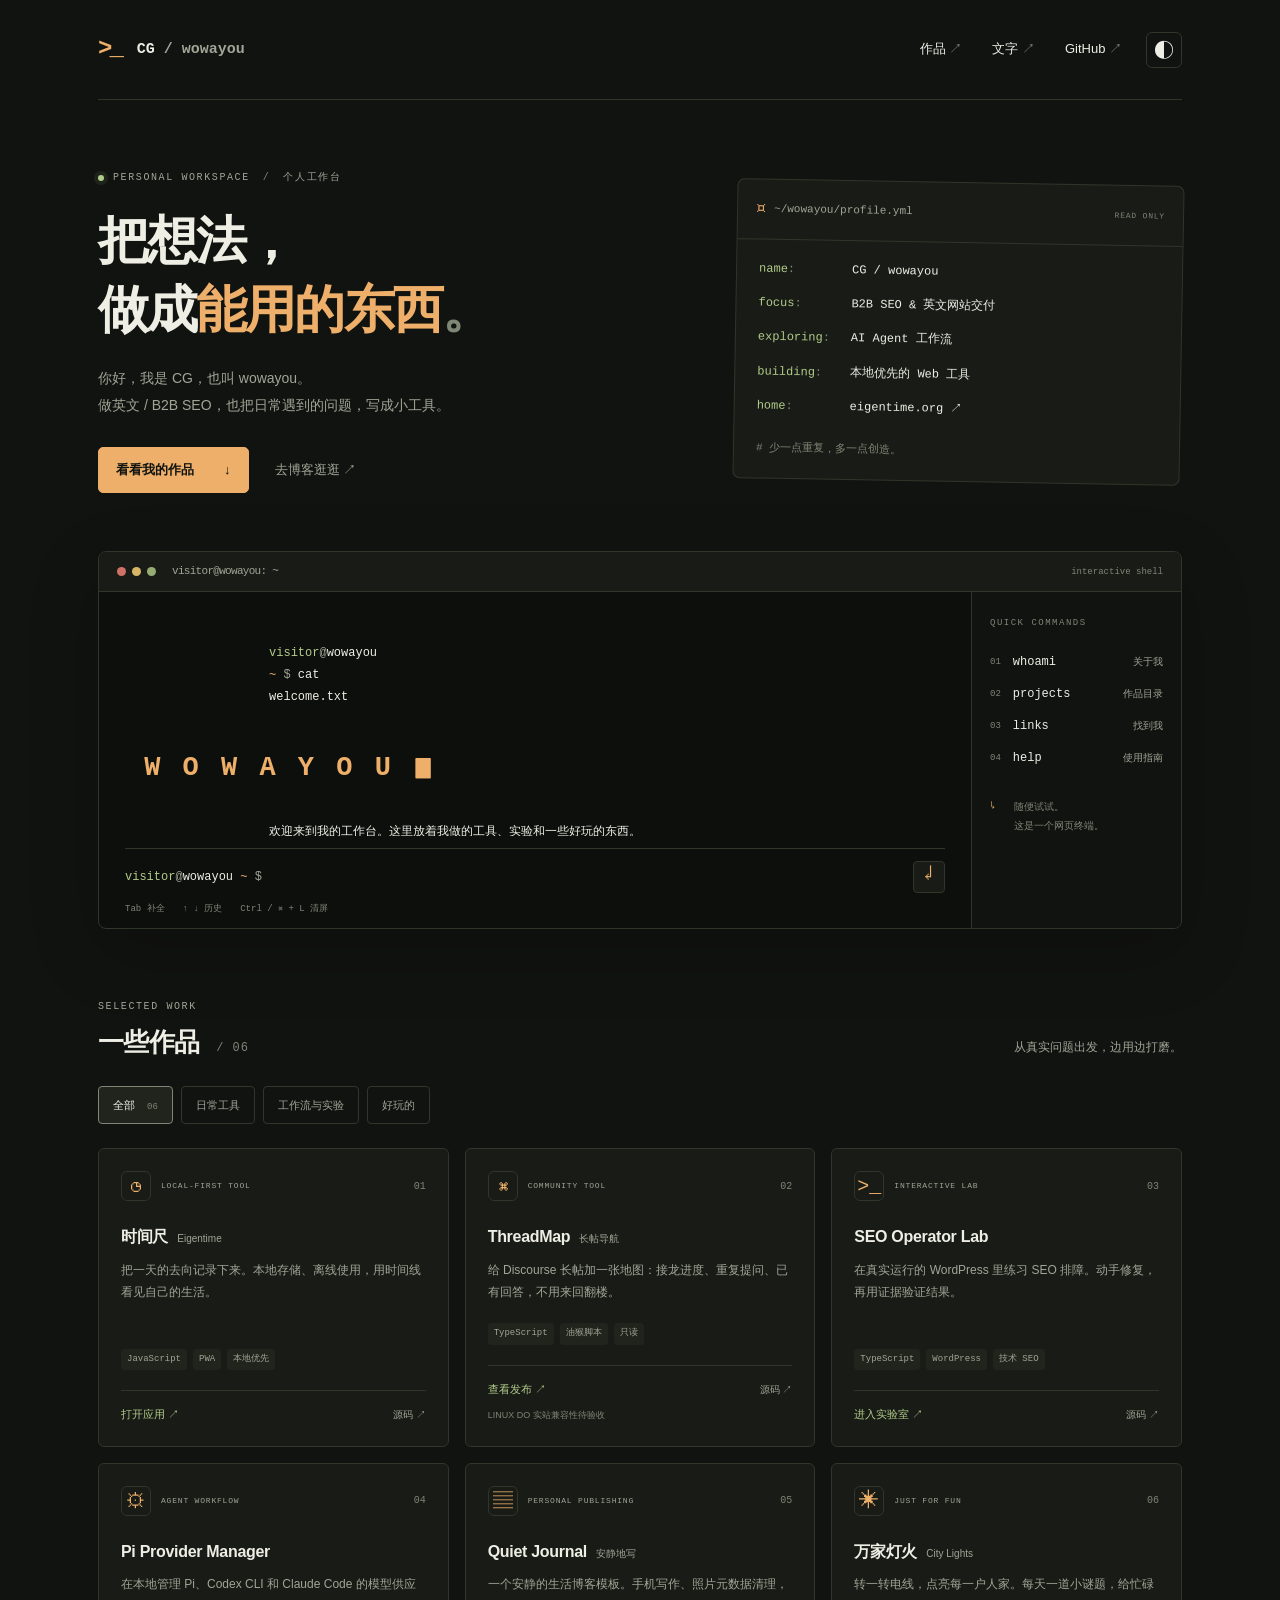
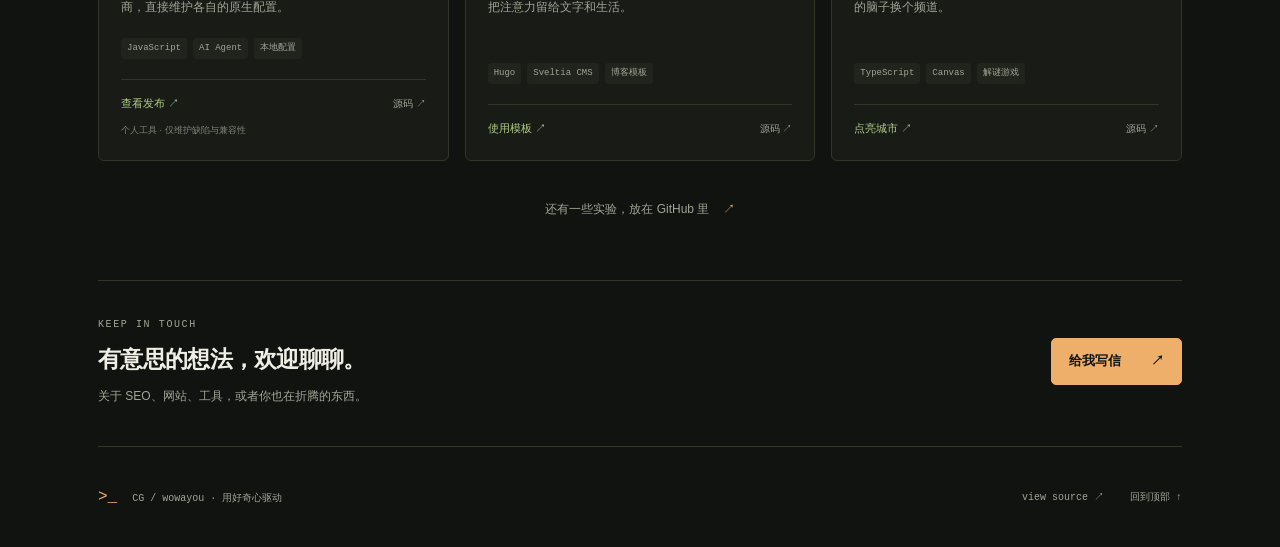
==== docs/index.html @ efecb8b3 "feat: add Chinese terminal-style portfolio" ====
<!doctype html>
<html lang="zh-CN" data-theme="dark">
  <head>
    <meta charset="utf-8" />
    <meta name="viewport" content="width=device-width, initial-scale=1" />
    <meta name="color-scheme" content="dark light" />
    <meta name="theme-color" content="#111310" />
    <meta
      name="description"
      content="CG / wowayou 的个人作品集。B2B SEO、英文网站交付、AI Agent 工作流，以及本地优先的 Web 工具。"
    />
    <meta
      http-equiv="Content-Security-Policy"
      content="default-src 'self'; script-src 'self'; style-src 'self'; img-src 'self'; font-src 'self'; connect-src 'none'; object-src 'none'; base-uri 'none'; form-action 'none'"
    />
    <meta property="og:type" content="website" />
    <meta property="og:title" content="CG / wowayou — 把想法做成能用的东西" />
    <meta
      property="og:description"
      content="B2B SEO · AI Agent 工作流 · 本地优先工具。来我的终端坐坐。"
    />
    <title>CG / wowayou — 个人作品集</title>
    <link rel="icon" href="./icon.svg" type="image/svg+xml" />
    <link rel="stylesheet" href="./styles.css" />
    <script src="./app.js" defer></script>
  </head>
  <body>
    <a class="skip-link" href="#projects">跳到作品</a>
    <div class="site-shell">
      <header class="site-header">
        <a class="brand" href="#top" aria-label="CG / wowayou 首页"
          ><span class="brand-mark" aria-hidden="true">&gt;_</span
          ><span>CG <span class="muted">/ wowayou</span></span></a
        >
        <nav aria-label="主导航">
          <a href="#projects">作品<span aria-hidden="true"> ↗</span></a
          ><a href="https://eigentime.org"
            >文字<span aria-hidden="true"> ↗</span></a
          ><a href="https://github.com/wowayou"
            >GitHub<span aria-hidden="true"> ↗</span></a
          >
        </nav>
        <button
          class="theme-toggle js-only"
          type="button"
          aria-label="切换到浅色主题"
          title="切换主题"
        >
          <span aria-hidden="true">◐</span>
        </button>
      </header>

      <main id="top">
        <section class="intro" aria-labelledby="intro-title">
          <div class="intro-main">
            <p class="eyebrow">
              <span class="status-dot" aria-hidden="true"></span> PERSONAL
              WORKSPACE <span class="eyebrow-divider">/</span> 个人工作台
            </p>
            <h1 id="intro-title">
              把想法，<br />做成<span class="accent">能用的东西</span
              ><span class="heading-period">。</span>
            </h1>
            <p class="intro-description">
              你好，我是 CG，也叫 wowayou。<br />做英文 / B2B
              SEO，也把日常遇到的问题，写成小工具。
            </p>
            <div class="intro-actions">
              <a class="primary-link" href="#projects"
                >看看我的作品 <span aria-hidden="true">↓</span></a
              ><a class="text-link" href="https://eigentime.org"
                >去博客逛逛 <span aria-hidden="true">↗</span></a
              >
            </div>
          </div>
          <aside class="profile-file" aria-label="个人简介">
            <div class="file-heading">
              <span aria-hidden="true">⌑</span> ~/wowayou/profile.yml
              <span class="file-label">READ ONLY</span>
            </div>
            <dl>
              <div>
                <dt>name</dt>
                <dd>CG / wowayou</dd>
              </div>
              <div>
                <dt>focus</dt>
                <dd>B2B SEO &amp; 英文网站交付</dd>
              </div>
              <div>
                <dt>exploring</dt>
                <dd>AI Agent 工作流</dd>
              </div>
              <div>
                <dt>building</dt>
                <dd>本地优先的 Web 工具</dd>
              </div>
              <div>
                <dt>home</dt>
                <dd><a href="https://eigentime.org">eigentime.org ↗</a></dd>
              </div>
            </dl>
            <p class="file-comment"># 少一点重复，多一点创造。</p>
          </aside>
        </section>

        <section class="terminal js-only" aria-labelledby="terminal-title">
          <div class="terminal-titlebar">
            <div class="window-dots" aria-hidden="true">
              <i></i><i></i><i></i>
            </div>
            <h2 id="terminal-title">visitor@wowayou: ~</h2>
            <span class="terminal-type">interactive shell</span>
          </div>
          <div class="terminal-layout">
            <div class="terminal-main">
              <div
                id="terminal-output"
                class="terminal-output"
                role="region"
                aria-label="终端输出"
                tabindex="0"
              >
                <div class="terminal-entry welcome">
                  <p class="command-echo">
                    <span>visitor</span><span class="muted">@</span>wowayou
                    <span class="path">~</span> <span class="muted">$</span> cat
                    welcome.txt
                  </p>
                  <pre
                    class="wordmark"
                    aria-label="WOWAYOU"
                  > W O W A Y O U <span aria-hidden="true">▊</span></pre>
                  <p>
                    欢迎来到我的工作台。这里放着我做的工具、实验和一些好玩的东西。
                  </p>
                  <p class="terminal-muted">
                    输入
                    <strong>help</strong>
                    查看命令，或点击右侧的快捷命令。作品也可以直接往下看。
                  </p>
                </div>
              </div>
              <form id="terminal-form" class="terminal-form" autocomplete="off">
                <label for="terminal-input"
                  ><span class="prompt-user">visitor</span
                  ><span class="muted">@</span>wowayou
                  <span class="path">~</span> <span class="muted">$</span
                  ><span class="sr-only"> 输入命令</span></label
                >
                <input
                  id="terminal-input"
                  name="command"
                  type="text"
                  maxlength="200"
                  spellcheck="false"
                  autocapitalize="off"
                  enterkeyhint="send"
                  aria-describedby="terminal-hint"
                />
                <button type="submit" aria-label="执行命令" title="执行命令">
                  ↵
                </button>
              </form>
              <p class="terminal-hint" id="terminal-hint">
                Tab 补全 <span>↑ ↓ 历史</span><span>Ctrl / ⌘ + L 清屏</span>
              </p>
            </div>
            <aside class="terminal-sidebar" aria-label="快捷命令">
              <p class="sidebar-heading">QUICK COMMANDS</p>
              <button type="button" data-command="whoami">
                <span>01</span> whoami <small>关于我</small></button
              ><button type="button" data-command="projects">
                <span>02</span> projects <small>作品目录</small></button
              ><button type="button" data-command="links">
                <span>03</span> links <small>找到我</small></button
              ><button type="button" data-command="help">
                <span>04</span> help <small>使用指南</small>
              </button>
              <p class="sidebar-note">
                <span aria-hidden="true">↳</span>
                随便试试。<br />这是一个网页终端。
              </p>
            </aside>
          </div>
          <div
            id="terminal-status"
            class="sr-only"
            role="status"
            aria-live="polite"
            aria-atomic="true"
          ></div>
        </section>

        <section
          id="projects"
          class="projects-section"
          aria-labelledby="projects-title"
        >
          <div class="section-heading">
            <div>
              <p class="eyebrow">SELECTED WORK</p>
              <h2 id="projects-title">
                一些作品<span class="section-count">/ 06</span>
              </h2>
            </div>
            <p class="section-description">从真实问题出发，边用边打磨。</p>
          </div>
          <div
            class="project-filters js-only"
            role="group"
            aria-label="按项目类型筛选"
          >
            <button type="button" data-filter="all" aria-pressed="true">
              全部 <span>06</span></button
            ><button type="button" data-filter="tool" aria-pressed="false">
              日常工具</button
            ><button type="button" data-filter="workflow" aria-pressed="false">
              工作流与实验</button
            ><button type="button" data-filter="play" aria-pressed="false">
              好玩的
            </button>
          </div>
          <p id="filter-status" class="sr-only" role="status"></p>
          <div class="project-grid">
            <article
              class="project-card"
              data-category="tool"
              data-slug="time-logger"
              data-title="时间尺"
              data-summary="本地优先的时间记录工具，记录一天的去向，支持离线使用、备份和 Markdown 摘要。"
            >
              <div class="card-top">
                <span class="project-icon" aria-hidden="true">◷</span
                ><span class="project-kind">LOCAL-FIRST TOOL</span
                ><span class="project-number">01</span>
              </div>
              <h3>时间尺 <span>Eigentime</span></h3>
              <p>
                把一天的去向记录下来。本地存储、离线使用，用时间线看见自己的生活。
              </p>
              <div class="project-tags">
                <span>JavaScript</span><span>PWA</span><span>本地优先</span>
              </div>
              <div class="card-links">
                <a data-live href="https://time.eigentime.org/app/"
                  >打开应用 ↗</a
                ><a
                  data-source
                  href="https://github.com/wowayou/time-logger"
                  aria-label="时间尺 GitHub 源码"
                  >源码 ↗</a
                >
              </div>
            </article>
            <article
              class="project-card"
              data-category="tool"
              data-slug="threadmap-panel"
              data-title="ThreadMap"
              data-summary="Discourse 只读油猴脚本，查看接龙进度、查找重复提问与已有回答；LINUX DO 实站兼容性仍待人工验收。"
            >
              <div class="card-top">
                <span class="project-icon" aria-hidden="true">⌘</span
                ><span class="project-kind">COMMUNITY TOOL</span
                ><span class="project-number">02</span>
              </div>
              <h3>ThreadMap <span>长帖导航</span></h3>
              <p>
                给 Discourse
                长帖加一张地图：接龙进度、重复提问、已有回答，不用来回翻楼。
              </p>
              <div class="project-tags">
                <span>TypeScript</span><span>油猴脚本</span><span>只读</span>
              </div>
              <div class="card-links">
                <a
                  data-live
                  href="https://github.com/wowayou/threadmap-panel/releases"
                  >查看发布 ↗</a
                ><a
                  data-source
                  href="https://github.com/wowayou/threadmap-panel"
                  aria-label="ThreadMap GitHub 源码"
                  >源码 ↗</a
                >
              </div>
              <p class="project-note">LINUX DO 实站兼容性待验收</p>
            </article>
            <article
              class="project-card"
              data-category="workflow"
              data-slug="seo-operator-lab"
              data-title="SEO Operator Lab"
              data-summary="WordPress SEO 排障实验室，通过动手修复、验证和回归检查练习技术 SEO。"
            >
              <div class="card-top">
                <span class="project-icon" aria-hidden="true">&gt;_</span
                ><span class="project-kind">INTERACTIVE LAB</span
                ><span class="project-number">03</span>
              </div>
              <h3>SEO Operator Lab</h3>
              <p>
                在真实运行的 WordPress 里练习 SEO
                排障。动手修复，再用证据验证结果。
              </p>
              <div class="project-tags">
                <span>TypeScript</span><span>WordPress</span
                ><span>技术 SEO</span>
              </div>
              <div class="card-links">
                <a data-live href="https://seolab.eigentime.org/"
                  >进入实验室 ↗</a
                ><a
                  data-source
                  href="https://github.com/wowayou/seo-operator-lab"
                  aria-label="SEO Operator Lab GitHub 源码"
                  >源码 ↗</a
                >
              </div>
            </article>
            <article
              class="project-card"
              data-category="workflow"
              data-slug="pi-provider-manager"
              data-title="Pi Provider Manager"
              data-summary="在本地管理 Pi、Codex CLI 与 Claude Code 的模型供应商和原生配置；已冻结为个人工具。"
            >
              <div class="card-top">
                <span class="project-icon" aria-hidden="true">⚙</span
                ><span class="project-kind">AGENT WORKFLOW</span
                ><span class="project-number">04</span>
              </div>
              <h3>Pi Provider Manager</h3>
              <p>
                在本地管理 Pi、Codex CLI 和 Claude Code
                的模型供应商，直接维护各自的原生配置。
              </p>
              <div class="project-tags">
                <span>JavaScript</span><span>AI Agent</span
                ><span>本地配置</span>
              </div>
              <div class="card-links">
                <a
                  data-live
                  href="https://github.com/wowayou/pi-provider-manager/releases/latest"
                  >查看发布 ↗</a
                ><a
                  data-source
                  href="https://github.com/wowayou/pi-provider-manager"
                  aria-label="Pi Provider Manager GitHub 源码"
                  >源码 ↗</a
                >
              </div>
              <p class="project-note">个人工具 · 仅维护缺陷与兼容性</p>
            </article>
            <article
              class="project-card"
              data-category="tool"
              data-slug="quiet-journal-template"
              data-title="Quiet Journal"
              data-summary="安静的 Hugo 生活博客模板，支持手机写作与照片元数据清理，访客页面不加载第三方资源。"
            >
              <div class="card-top">
                <span class="project-icon" aria-hidden="true">▤</span
                ><span class="project-kind">PERSONAL PUBLISHING</span
                ><span class="project-number">05</span>
              </div>
              <h3>Quiet Journal <span>安静地写</span></h3>
              <p>
                一个安静的生活博客模板。手机写作、照片元数据清理，把注意力留给文字和生活。
              </p>
              <div class="project-tags">
                <span>Hugo</span><span>Sveltia CMS</span><span>博客模板</span>
              </div>
              <div class="card-links">
                <a
                  data-live
                  href="https://github.com/wowayou/quiet-journal-template#用这个模板建站"
                  >使用模板 ↗</a
                ><a
                  data-source
                  href="https://github.com/wowayou/quiet-journal-template"
                  aria-label="Quiet Journal GitHub 源码"
                  >源码 ↗</a
                >
              </div>
            </article>
            <article
              class="project-card"
              data-category="play"
              data-slug="city-lights"
              data-title="万家灯火"
              data-summary="转动电线、点亮每一户人家的浏览器解谜小游戏，支持今日一题、闯关与回放。"
            >
              <div class="card-top">
                <span class="project-icon" aria-hidden="true">✳</span
                ><span class="project-kind">JUST FOR FUN</span
                ><span class="project-number">06</span>
              </div>
              <h3>万家灯火 <span>City Lights</span></h3>
              <p>
                转一转电线，点亮每一户人家。每天一道小谜题，给忙碌的脑子换个频道。
              </p>
              <div class="project-tags">
                <span>TypeScript</span><span>Canvas</span><span>解谜游戏</span>
              </div>
              <div class="card-links">
                <a data-live href="https://wowayou.github.io/city-lights/"
                  >点亮城市 ↗</a
                ><a
                  data-source
                  href="https://github.com/wowayou/city-lights"
                  aria-label="万家灯火 GitHub 源码"
                  >源码 ↗</a
                >
              </div>
            </article>
          </div>
          <a
            class="all-projects"
            href="https://github.com/wowayou?tab=repositories"
            >还有一些实验，放在 GitHub 里 <span aria-hidden="true">↗</span></a
          >
        </section>

        <section class="contact-section" aria-labelledby="contact-title">
          <div>
            <p class="eyebrow">KEEP IN TOUCH</p>
            <h2 id="contact-title">有意思的想法，欢迎聊聊。</h2>
            <p>关于 SEO、网站、工具，或者你也在折腾的东西。</p>
          </div>
          <a class="primary-link" href="mailto:contact@eigentime.org"
            >给我写信 <span aria-hidden="true">↗</span></a
          >
        </section>
      </main>
      <footer class="site-footer">
        <p>
          <span class="footer-prompt" aria-hidden="true">&gt;_</span> CG /
          wowayou <span class="muted">· 用好奇心驱动</span>
        </p>
        <a href="https://github.com/wowayou/wowayou">view source ↗</a
        ><a href="#top">回到顶部 ↑</a>
      </footer>
    </div>
  </body>
</html>
---- docs/styles.css ----
@charset "UTF-8";
:root {
  color-scheme: dark;
  --bg: #111310;
  --surface: #181b16;
  --terminal: #0d0f0c;
  --raised: #20241d;
  --text: #eeeee5;
  --muted: #a0a596;
  --dim: #7e8676;
  --border: #30362a;
  --accent: #edaf69;
  --green: #b2cc8a;
  --shadow: 0 22px 70px #0003;
  --mono: "SFMono-Regular", Consolas, "Liberation Mono", monospace;
  --sans:
    Inter, -apple-system, BlinkMacSystemFont, "Segoe UI", "PingFang SC",
    "Microsoft YaHei", sans-serif;
}
:root[data-theme="light"] {
  color-scheme: light;
  --bg: #f5f4ed;
  --surface: #eeeee4;
  --terminal: #fafaf5;
  --raised: #e5e7da;
  --text: #252b21;
  --muted: #5f6858;
  --dim: #69715e;
  --border: #d0d4c3;
  --accent: #935018;
  --green: #496b2b;
  --shadow: 0 22px 70px #2028100b;
}
* {
  box-sizing: border-box;
}
html {
  scroll-behavior: smooth;
  scroll-padding-top: 24px;
}
body {
  margin: 0;
  background: var(--bg);
  color: var(--text);
  font-family: var(--sans);
  font-size: 15px;
  line-height: 1.7;
  -webkit-font-smoothing: antialiased;
}
a {
  color: inherit;
  text-decoration: none;
}
button,
input {
  font: inherit;
}
button {
  color: inherit;
  cursor: pointer;
}
button,
a,
input {
  touch-action: manipulation;
}
a,
button {
  transition:
    color 0.15s,
    background 0.15s,
    border-color 0.15s;
}
a:hover {
  color: var(--accent);
}
:focus-visible {
  outline: 2px solid var(--accent);
  outline-offset: 5px;
}
::selection {
  background: var(--accent);
  color: var(--bg);
}
[hidden] {
  display: none !important;
}
.js-only {
  display: none;
}
.js .js-only {
  display: flex;
}
.muted {
  color: var(--muted);
}
.accent {
  color: var(--accent);
}
.site-shell {
  max-width: 1180px;
  margin: auto;
  padding: 0 48px;
}
.sr-only {
  position: absolute;
  width: 1px;
  height: 1px;
  padding: 0;
  margin: -1px;
  overflow: hidden;
  clip: rect(0, 0, 0, 0);
  white-space: nowrap;
  border: 0;
}
.skip-link {
  position: absolute;
  top: -80px;
  left: 20px;
  z-index: 10;
  background: var(--accent);
  color: var(--bg);
  padding: 10px 20px;
}
.skip-link:focus {
  top: 12px;
}
.site-header {
  min-height: 100px;
  display: flex;
  align-items: center;
  gap: 24px;
  border-bottom: 1px solid var(--border);
}
.brand {
  display: flex;
  align-items: center;
  gap: 12px;
  font-family: var(--mono);
  font-size: 15px;
  font-weight: 600;
  white-space: nowrap;
}
.brand-mark {
  color: var(--accent);
  font-size: 24px;
  letter-spacing: -3px;
  margin-right: 4px;
}
.site-header nav {
  display: flex;
  gap: 30px;
  margin-left: auto;
  font-size: 13px;
}
.site-header nav span {
  color: var(--dim);
}
.theme-toggle {
  width: 36px;
  height: 36px;
  border: 1px solid var(--border);
  border-radius: 6px;
  background: transparent;
  align-items: center;
  justify-content: center;
  font-size: 20px;
}
.theme-toggle:hover {
  background: var(--raised);
}
.intro {
  display: grid;
  grid-template-columns: 1.3fr 1fr;
  gap: 56px;
  padding: 70px 0 58px;
  align-items: center;
}
.eyebrow {
  display: flex;
  align-items: center;
  gap: 9px;
  color: var(--muted);
  font: 10px/1.5 var(--mono);
  letter-spacing: 1.6px;
  margin: 0 0 22px;
}
.status-dot {
  width: 6px;
  height: 6px;
  border-radius: 50%;
  background: var(--green);
  box-shadow: 0 0 0 4px color-mix(in srgb, var(--green) 9%, transparent);
}
.eyebrow-divider {
  color: var(--dim);
  margin: 0 4px;
}
h1 {
  font-size: clamp(32px, 4.25vw, 51px);
  line-height: 1.35;
  letter-spacing: -1.9px;
  font-weight: 650;
  margin: 0 0 20px;
}
.heading-period {
  color: var(--dim);
}
.intro-description {
  color: var(--muted);
  font-size: 14px;
  line-height: 1.95;
  margin: 0;
}
.intro-actions {
  display: flex;
  align-items: center;
  gap: 26px;
  margin-top: 28px;
}
.primary-link {
  display: inline-flex;
  align-items: center;
  justify-content: space-between;
  gap: 30px;
  background: var(--accent);
  color: var(--bg);
  padding: 11px 17px;
  border: 1px solid var(--accent);
  border-radius: 5px;
  font-size: 13px;
  font-weight: 600;
  white-space: nowrap;
}
.primary-link:hover {
  color: var(--bg);
  filter: brightness(1.1);
}
.text-link {
  font-size: 13px;
  color: var(--muted);
}
.profile-file {
  font-family: var(--mono);
  border: 1px solid var(--border);
  border-radius: 7px;
  background: var(--surface);
  font-size: 12px;
  transform: rotate(1deg);
}
.file-heading {
  display: flex;
  align-items: center;
  gap: 9px;
  border-bottom: 1px solid var(--border);
  padding: 14px 18px;
  color: var(--muted);
  font-size: 11px;
}
.file-heading > span:first-child {
  color: var(--accent);
  font-size: 18px;
}
.file-label {
  margin-left: auto;
  font-size: 8px;
  color: var(--dim);
  letter-spacing: 0.8px;
}
.profile-file dl {
  padding: 12px 22px 4px;
  margin: 0;
}
.profile-file dl div {
  display: grid;
  grid-template-columns: 85px 1fr;
  gap: 8px;
  padding: 7px 0;
}
.profile-file dt {
  color: var(--green);
}
.profile-file dt::after {
  content: ":";
  color: var(--dim);
}
.profile-file dd {
  margin: 0;
  overflow-wrap: anywhere;
}
.file-comment {
  padding: 0 22px 10px;
  color: var(--dim);
  font-size: 11px;
}
.terminal {
  border: 1px solid var(--border);
  border-radius: 8px;
  box-shadow: var(--shadow);
  overflow: hidden;
  background: var(--terminal);
  flex-direction: column;
}
.terminal-titlebar {
  display: flex;
  align-items: center;
  gap: 16px;
  background: var(--surface);
  border-bottom: 1px solid var(--border);
  padding: 11px 18px;
}
.window-dots {
  display: flex;
  gap: 6px;
}
.window-dots i {
  height: 9px;
  width: 9px;
  border-radius: 50%;
  background: #ce7167;
}
.window-dots i:nth-child(2) {
  background: #d6b566;
}
.window-dots i:nth-child(3) {
  background: #95ad72;
}
.terminal-titlebar h2 {
  font: 11px/1.5 var(--mono);
  color: var(--muted);
  margin: 0;
}
.terminal-type {
  margin-left: auto;
  font: 9px var(--mono);
  color: var(--dim);
}
.terminal-layout {
  display: grid;
  grid-template-columns: minmax(0, 1fr) 210px;
}
.terminal-main {
  min-width: 0;
  padding: 24px 26px 12px;
}
.terminal-output {
  height: 220px;
  overflow: auto;
  scrollbar-width: thin;
  scrollbar-color: var(--border) transparent;
  font: 12px/1.8 var(--mono);
  overflow-wrap: anywhere;
  padding: 0 6px 6px 0;
}
.terminal-entry + .terminal-entry {
  margin-top: 22px;
}
.terminal-entry p {
  margin: 6px 0;
  white-space: pre-wrap;
}
.command-echo {
  color: var(--text);
  font-size: 12px;
}
.command-echo > span:first-child,
.prompt-user {
  color: var(--green);
}
.path {
  color: var(--accent);
}
.wordmark {
  font: 600 27px/1.5 var(--mono);
  letter-spacing: 3px;
  color: var(--accent);
  margin: 18px 0 12px;
}
.wordmark span {
  font-size: 21px;
}
.terminal-muted {
  color: var(--muted);
}
.terminal-muted strong {
  color: var(--green);
  font-weight: 400;
}
.terminal-output a {
  color: var(--green);
  text-decoration: underline;
  text-underline-offset: 4px;
}
.terminal-form {
  display: flex;
  align-items: center;
  gap: 10px;
  font: 12px var(--mono);
  border-top: 1px solid var(--border);
  padding-top: 12px;
  margin-top: 12px;
}
.terminal-form label {
  white-space: nowrap;
}
.terminal-form input {
  min-width: 0;
  flex: 1;
  background: none;
  border: 0;
  outline-offset: 2px;
  color: var(--text);
  font: inherit;
  caret-color: var(--accent);
  height: 32px;
}
.terminal-form button {
  width: 32px;
  height: 32px;
  border: 1px solid var(--border);
  border-radius: 4px;
  background: var(--surface);
  color: var(--accent);
  font-size: 19px;
}
.terminal-hint {
  display: flex;
  gap: 18px;
  color: var(--dim);
  font: 9px/1.6 var(--mono);
  margin: 9px 0 0;
}
.terminal-sidebar {
  border-left: 1px solid var(--border);
  padding: 26px 18px;
  background: color-mix(in srgb, var(--surface) 35%, transparent);
}
.sidebar-heading {
  font: 9px var(--mono);
  letter-spacing: 1.5px;
  color: var(--dim);
  margin: 0 0 18px;
}
.terminal-sidebar button {
  width: 100%;
  display: flex;
  align-items: center;
  gap: 12px;
  border: 0;
  background: none;
  text-align: left;
  padding: 9px 0;
  font: 12px var(--mono);
}
.terminal-sidebar button:hover {
  color: var(--accent);
}
.terminal-sidebar button > span {
  font-size: 9px;
  color: var(--dim);
}
.terminal-sidebar button small {
  font: 10px var(--sans);
  margin-left: auto;
  color: var(--muted);
}
.sidebar-note {
  font: 10px/1.9 var(--sans);
  color: var(--dim);
  margin: 23px 0 0;
  padding-left: 24px;
  position: relative;
}
.sidebar-note span {
  position: absolute;
  left: 0;
  color: var(--accent);
}
.projects-section {
  padding: 70px 0 50px;
}
.section-heading {
  display: flex;
  align-items: end;
  justify-content: space-between;
  gap: 24px;
  margin-bottom: 24px;
}
.section-heading .eyebrow {
  margin-bottom: 9px;
}
h2 {
  font-size: 26px;
  font-weight: 600;
  letter-spacing: -0.7px;
  line-height: 1.5;
  margin: 0;
}
.section-count {
  font: 12px var(--mono);
  color: var(--dim);
  margin-left: 17px;
  letter-spacing: 1px;
}
.section-description {
  color: var(--muted);
  font-size: 12px;
  margin: 0 0 5px;
}
.project-filters {
  gap: 8px;
  flex-wrap: wrap;
  margin-bottom: 24px;
}
.project-filters button {
  background: transparent;
  border: 1px solid var(--border);
  padding: 7px 14px;
  min-height: 38px;
  border-radius: 4px;
  font-size: 11px;
  color: var(--muted);
}
.project-filters button[aria-pressed="true"] {
  background: var(--raised);
  color: var(--text);
  border-color: var(--dim);
}
.project-filters button:hover {
  color: var(--accent);
}
.project-filters button span {
  font: 9px var(--mono);
  color: var(--dim);
  margin-left: 9px;
}
.project-grid {
  display: grid;
  grid-template-columns: repeat(3, minmax(0, 1fr));
  gap: 16px;
}
.project-card {
  display: flex;
  flex-direction: column;
  padding: 22px;
  background: var(--surface);
  border: 1px solid var(--border);
  border-radius: 6px;
  min-width: 0;
  transition:
    border-color 0.2s,
    transform 0.2s;
}
.project-card:hover {
  border-color: var(--dim);
  transform: translateY(-3px);
}
.card-top {
  display: flex;
  align-items: center;
  gap: 10px;
  margin-bottom: 23px;
}
.project-icon {
  display: flex;
  align-items: center;
  justify-content: center;
  width: 30px;
  height: 30px;
  border: 1px solid var(--border);
  border-radius: 6px;
  color: var(--accent);
  font: 20px var(--mono);
}
.project-kind {
  font: 8px/1.5 var(--mono);
  letter-spacing: 0.8px;
  color: var(--muted);
}
.project-number {
  margin-left: auto;
  color: var(--dim);
  font: 10px var(--mono);
}
.project-card h3 {
  font-size: 16px;
  line-height: 1.6;
  letter-spacing: -0.3px;
  margin: 0 0 9px;
  font-weight: 600;
}
.project-card h3 span {
  font-size: 10px;
  font-weight: 400;
  color: var(--muted);
  margin-left: 5px;
  white-space: nowrap;
  letter-spacing: 0;
}
.project-card > p:not(.project-note) {
  font-size: 12px;
  color: var(--muted);
  line-height: 1.85;
  margin: 0 0 20px;
}
.project-tags {
  display: flex;
  gap: 6px;
  flex-wrap: wrap;
  margin-top: auto;
  margin-bottom: 20px;
}
.project-tags span {
  font: 9px/1.5 var(--mono);
  background: var(--raised);
  border-radius: 3px;
  padding: 4px 6px;
  color: var(--muted);
}
.card-links {
  display: flex;
  align-items: center;
  justify-content: space-between;
  border-top: 1px solid var(--border);
  padding-top: 14px;
  gap: 12px;
  font-size: 11px;
}
.card-links a:first-child {
  color: var(--green);
}
.card-links a:hover {
  color: var(--accent);
}
.card-links a:last-child {
  color: var(--muted);
  font-size: 10px;
}
.project-note {
  font-size: 9px;
  color: var(--dim);
  margin: 10px 0 0;
}
.all-projects {
  display: block;
  text-align: center;
  color: var(--muted);
  font-size: 12px;
  margin-top: 28px;
  padding: 10px;
}
.all-projects span {
  margin-left: 10px;
  color: var(--accent);
}
.contact-section {
  display: flex;
  align-items: center;
  justify-content: space-between;
  gap: 30px;
  border-top: 1px solid var(--border);
  border-bottom: 1px solid var(--border);
  padding: 36px 0 40px;
}
.contact-section .eyebrow {
  margin-bottom: 10px;
}
.contact-section h2 {
  font-size: 23px;
}
.contact-section p:last-child {
  font-size: 12px;
  color: var(--muted);
  margin: 10px 0 0;
}
.site-footer {
  display: flex;
  align-items: center;
  gap: 26px;
  min-height: 100px;
  font: 10px var(--mono);
  color: var(--muted);
}
.site-footer p {
  margin-right: auto;
  line-height: 1.8;
}
.footer-prompt {
  color: var(--accent);
  margin-right: 9px;
  font-size: 16px;
}
@media (min-width: 1500px) {
  .site-shell {
    max-width: 1260px;
  }
  .intro {
    padding-top: 85px;
    gap: 85px;
  }
  h1 {
    font-size: 57px;
  }
}
@media (max-width: 1000px) {
  .site-shell {
    padding: 0 32px;
  }
  .intro {
    gap: 28px;
    grid-template-columns: 1.15fr 1fr;
  }
  .profile-file {
    font-size: 11px;
  }
  .profile-file dl {
    padding: 12px 16px 4px;
  }
  .profile-file dl div {
    grid-template-columns: 74px 1fr;
  }
  .file-heading {
    padding: 12px;
  }
  .file-label {
    display: none;
  }
  .project-grid {
    grid-template-columns: repeat(2, minmax(0, 1fr));
  }
  .terminal-layout {
    grid-template-columns: minmax(0, 1fr) 185px;
  }
  .terminal-main {
    padding: 20px;
  }
  .terminal-sidebar {
    padding: 24px 14px;
  }
}
@media (max-width: 700px) {
  .site-shell {
    padding: 0 22px;
  }
  .site-header {
    min-height: 78px;
    gap: 15px;
  }
  .brand {
    font-size: 12px;
    gap: 8px;
  }
  .brand-mark {
    font-size: 21px;
  }
  .site-header nav {
    gap: 16px;
    font-size: 11px;
  }
  .site-header nav a:nth-child(2) {
    display: none;
  }
  .theme-toggle {
    width: 32px;
    height: 32px;
  }
  .intro {
    display: flex;
    flex-direction: column;
    align-items: stretch;
    padding: 42px 0 34px;
    gap: 32px;
  }
  .eyebrow {
    font-size: 9px;
    letter-spacing: 1px;
    margin-bottom: 19px;
  }
  h1 {
    font-size: 42px;
    letter-spacing: -1.5px;
  }
  .intro-description {
    font-size: 13px;
  }
  .intro-actions {
    margin-top: 24px;
    gap: 22px;
  }
  .profile-file {
    transform: none;
    font-size: 12px;
  }
  .profile-file dl {
    padding: 12px 18px 4px;
  }
  .profile-file dl div {
    grid-template-columns: 90px 1fr;
    padding: 5px 0;
  }
  .file-heading {
    padding: 10px 18px;
  }
  .file-label {
    display: block;
  }
  .file-comment {
    padding-bottom: 6px;
  }
  .terminal-layout {
    display: flex;
    flex-direction: column;
  }
  .terminal-titlebar {
    padding: 11px 14px;
    gap: 12px;
  }
  .terminal-type {
    font-size: 8px;
  }
  .terminal-main {
    padding: 18px 16px 12px;
  }
  .terminal-output {
    height: 230px;
    font-size: 11px;
  }
  .wordmark {
    font-size: 22px;
    letter-spacing: 2px;
  }
  .terminal-form {
    gap: 7px;
    font-size: 11px;
  }
  .terminal-hint {
    gap: 12px;
    font-size: 8px;
  }
  .terminal-sidebar {
    display: flex;
    gap: 8px;
    flex-wrap: wrap;
    padding: 12px 16px;
    border-left: 0;
    border-top: 1px solid var(--border);
  }
  .terminal-sidebar button {
    width: auto;
    min-height: 36px;
    background: var(--surface);
    border: 1px solid var(--border);
    border-radius: 4px;
    padding: 5px 10px;
    font-size: 10px;
    gap: 6px;
  }
  .terminal-sidebar button small {
    font-size: 9px;
    margin-left: 3px;
  }
  .terminal-sidebar button > span,
  .sidebar-heading,
  .sidebar-note {
    display: none;
  }
  .projects-section {
    padding: 46px 0 32px;
  }
  .section-heading {
    align-items: start;
    flex-direction: column;
    gap: 9px;
    margin-bottom: 20px;
  }
  .section-description {
    font-size: 11px;
  }
  .project-grid {
    gap: 12px;
  }
  .project-card {
    padding: 18px;
  }
  .project-kind {
    font-size: 7px;
    letter-spacing: 0.3px;
  }
  .card-top {
    gap: 7px;
  }
  .project-number {
    display: none;
  }
  .project-card h3 {
    font-size: 15px;
  }
  .project-card h3 span {
    display: block;
    margin: 4px 0 0;
  }
  .contact-section {
    align-items: flex-start;
    flex-direction: column;
    gap: 23px;
    padding: 30px 0;
  }
  .contact-section h2 {
    font-size: 21px;
  }
  .site-footer {
    flex-wrap: wrap;
    gap: 18px;
    padding: 22px 0;
    min-height: 100px;
    font-size: 9px;
  }
  .site-footer p {
    flex-basis: 100%;
    margin: 0;
  }
  .site-footer a:last-child {
    margin-left: auto;
  }
}
@media (max-width: 460px) {
  .project-grid {
    grid-template-columns: 1fr;
  }
  .project-card h3 span {
    display: inline;
    margin-left: 5px;
  }
  .card-top {
    margin-bottom: 18px;
  }
  .project-kind {
    font-size: 8px;
    letter-spacing: 0.8px;
  }
  .project-number {
    display: block;
  }
  .project-card > p:not(.project-note) {
    font-size: 13px;
  }
  .project-tags span {
    font-size: 10px;
  }
  .card-links {
    font-size: 12px;
  }
  .card-links a:last-child {
    font-size: 11px;
  }
  .project-filters {
    gap: 6px;
  }
  .project-filters button {
    padding: 7px 10px;
    font-size: 10px;
  }
  .terminal-sidebar {
    gap: 6px;
  }
  .terminal-sidebar button {
    padding: 6px 9px;
  }
  .terminal-sidebar button small {
    display: none;
  }
  .terminal-type {
    display: none;
  }
  h1 {
    font-size: 37px;
  }
}
@media (prefers-reduced-motion: reduce) {
  html {
    scroll-behavior: auto;
  }
  *,
  *::before,
  *::after {
    transition: none !important;
  }
  .project-card:hover {
    transform: none;
  }
}
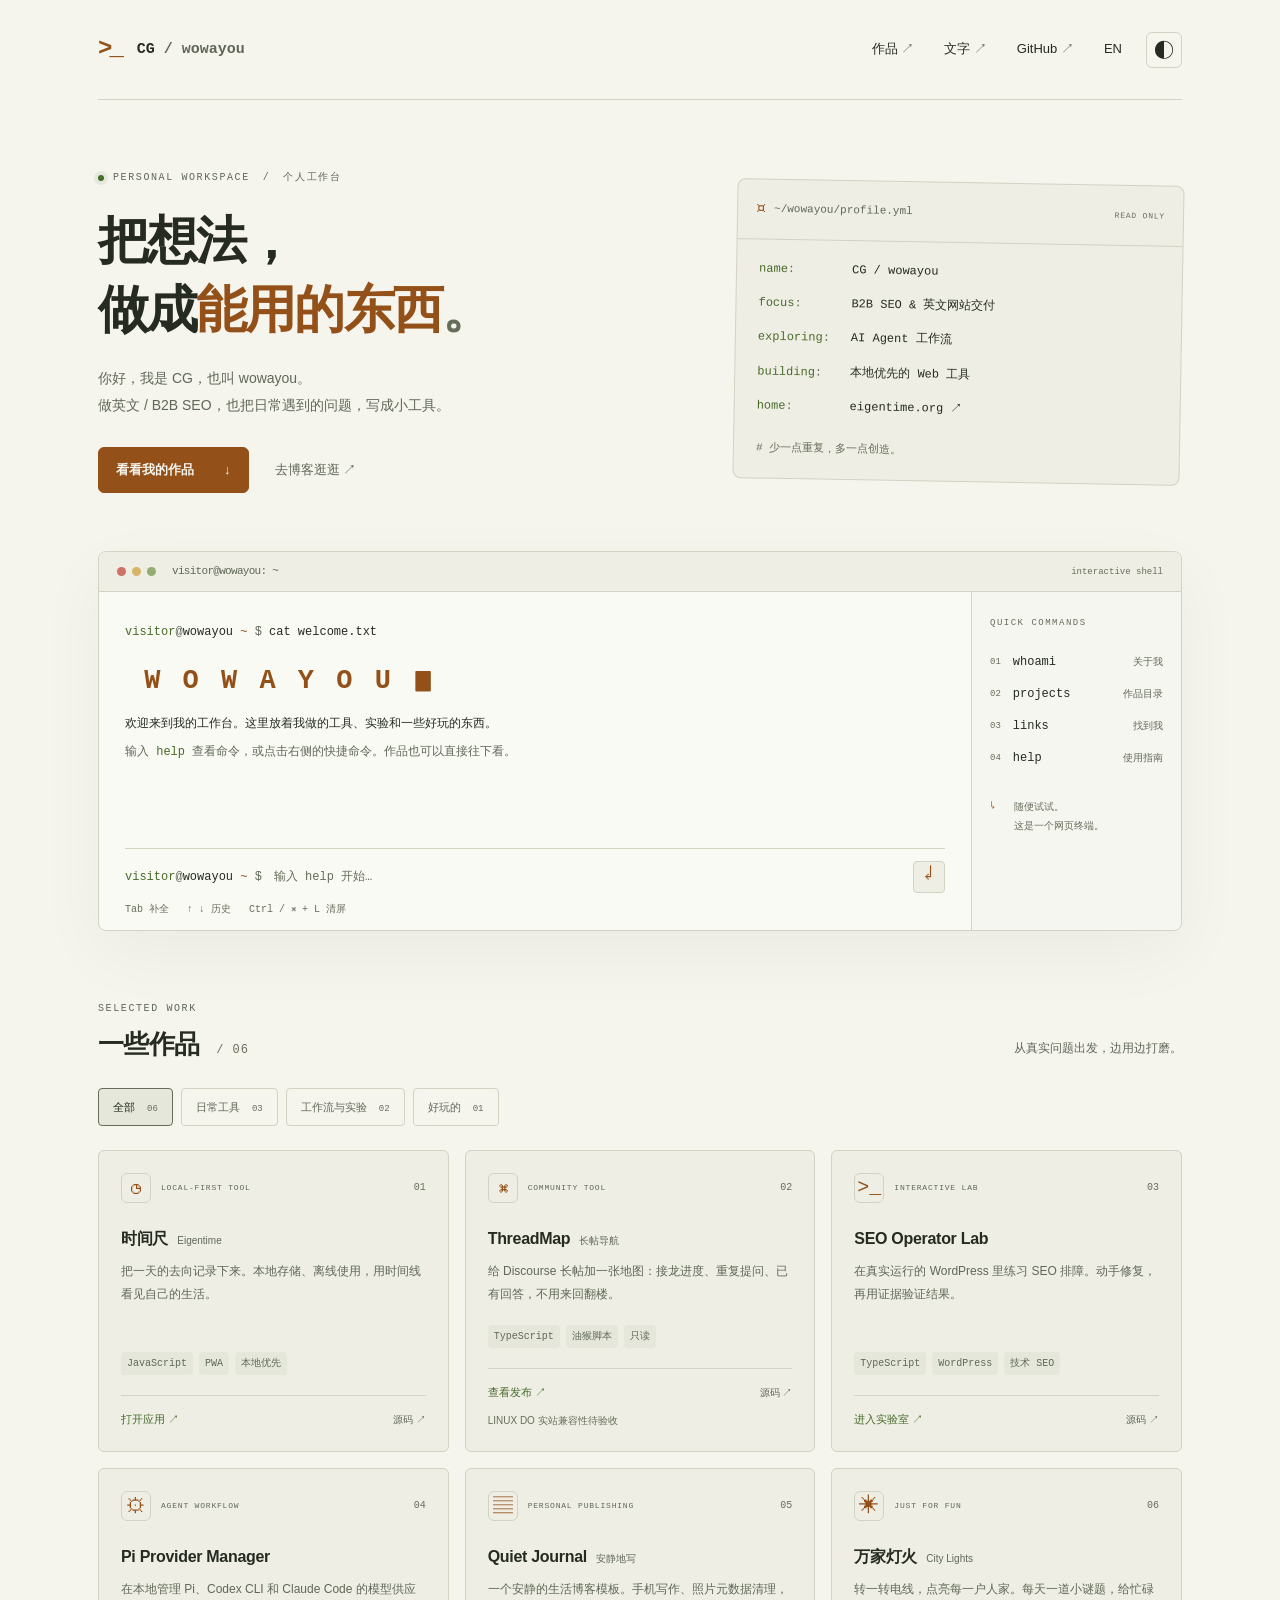
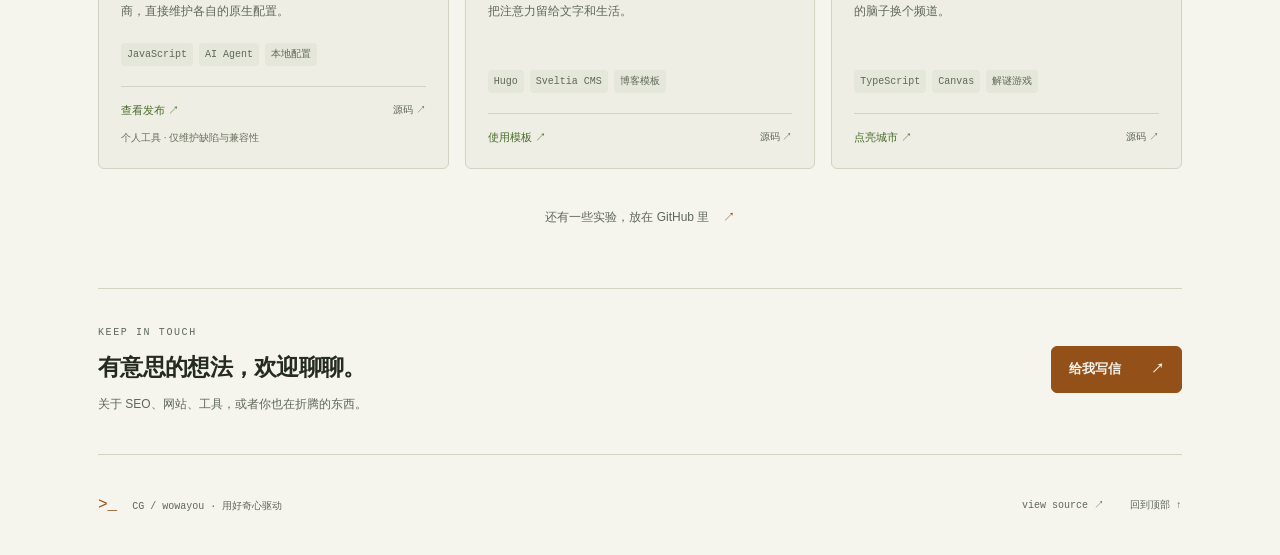
==== commit ae03cf2b: "feat: add English locale, system theme, design spec and baseline checks" ====
--- a/docs/index.html
+++ b/docs/index.html
@@ -1,19 +1,46 @@
 <!doctype html>
-<html lang="zh-CN" data-theme="dark">
+<html lang="zh-CN" data-theme="auto">
   <head>
     <meta charset="utf-8" />
     <meta name="viewport" content="width=device-width, initial-scale=1" />
     <meta name="color-scheme" content="dark light" />
-    <meta name="theme-color" content="#111310" />
+    <meta
+      name="theme-color"
+      media="(prefers-color-scheme: dark)"
+      content="#111310"
+    />
+    <meta
+      name="theme-color"
+      media="(prefers-color-scheme: light)"
+      content="#f5f4ed"
+    />
     <meta
       name="description"
       content="CG / wowayou 的个人作品集。B2B SEO、英文网站交付、AI Agent 工作流，以及本地优先的 Web 工具。"
     />
+    <link rel="canonical" href="https://wowayou.github.io/wowayou/" />
+    <link
+      rel="alternate"
+      hreflang="zh-CN"
+      href="https://wowayou.github.io/wowayou/"
+    />
+    <link
+      rel="alternate"
+      hreflang="en"
+      href="https://wowayou.github.io/wowayou/en/"
+    />
+    <link
+      rel="alternate"
+      hreflang="x-default"
+      href="https://wowayou.github.io/wowayou/"
+    />
     <meta
       http-equiv="Content-Security-Policy"
       content="default-src 'self'; script-src 'self'; style-src 'self'; img-src 'self'; font-src 'self'; connect-src 'none'; object-src 'none'; base-uri 'none'; form-action 'none'"
     />
     <meta property="og:type" content="website" />
+    <meta property="og:locale" content="zh_CN" />
+    <meta property="og:url" content="https://wowayou.github.io/wowayou/" />
     <meta property="og:title" content="CG / wowayou — 把想法做成能用的东西" />
     <meta
       property="og:description"
@@ -38,7 +65,7 @@
             >文字<span aria-hidden="true"> ↗</span></a
           ><a href="https://github.com/wowayou"
             >GitHub<span aria-hidden="true"> ↗</span></a
-          >
+          ><a href="./en/" hreflang="en" lang="en">EN</a>
         </nav>
         <button
           class="theme-toggle js-only"
@@ -153,6 +180,7 @@
                   name="command"
                   type="text"
                   maxlength="200"
+                  placeholder="输入 help 开始…"
                   spellcheck="false"
                   autocapitalize="off"
                   enterkeyhint="send"
@@ -214,11 +242,11 @@
             <button type="button" data-filter="all" aria-pressed="true">
               全部 <span>06</span></button
             ><button type="button" data-filter="tool" aria-pressed="false">
-              日常工具</button
+              日常工具 <span>03</span></button
             ><button type="button" data-filter="workflow" aria-pressed="false">
-              工作流与实验</button
+              工作流与实验 <span>02</span></button
             ><button type="button" data-filter="play" aria-pressed="false">
-              好玩的
+              好玩的 <span>01</span>
             </button>
           </div>
           <p id="filter-status" class="sr-only" role="status"></p>
--- a/docs/styles.css
+++ b/docs/styles.css
@@ -7,7 +7,7 @@
   --raised: #20241d;
   --text: #eeeee5;
   --muted: #a0a596;
-  --dim: #7e8676;
+  --dim: #8b9182;
   --border: #30362a;
   --accent: #edaf69;
   --green: #b2cc8a;
@@ -25,11 +25,27 @@
   --raised: #e5e7da;
   --text: #252b21;
   --muted: #5f6858;
-  --dim: #69715e;
+  --dim: #666e5a;
   --border: #d0d4c3;
   --accent: #935018;
   --green: #496b2b;
   --shadow: 0 22px 70px #2028100b;
+}
+@media (prefers-color-scheme: light) {
+  :root[data-theme="auto"] {
+    color-scheme: light;
+    --bg: #f5f4ed;
+    --surface: #eeeee4;
+    --terminal: #fafaf5;
+    --raised: #e5e7da;
+    --text: #252b21;
+    --muted: #5f6858;
+    --dim: #666e5a;
+    --border: #d0d4c3;
+    --accent: #935018;
+    --green: #496b2b;
+    --shadow: 0 22px 70px #2028100b;
+  }
 }
 * {
   box-sizing: border-box;
@@ -227,7 +243,7 @@
   color: var(--bg);
   padding: 11px 17px;
   border: 1px solid var(--accent);
-  border-radius: 5px;
+  border-radius: 6px;
   font-size: 13px;
   font-weight: 600;
   white-space: nowrap;
@@ -243,7 +259,7 @@
 .profile-file {
   font-family: var(--mono);
   border: 1px solid var(--border);
-  border-radius: 7px;
+  border-radius: 8px;
   background: var(--surface);
   font-size: 12px;
   transform: rotate(1deg);
@@ -352,12 +368,27 @@
   overflow-wrap: anywhere;
   padding: 0 6px 6px 0;
 }
+.terminal-output::-webkit-scrollbar {
+  width: 8px;
+}
+.terminal-output::-webkit-scrollbar-thumb {
+  background: var(--border);
+  border-radius: 4px;
+}
+.terminal-output::-webkit-scrollbar-track {
+  background: transparent;
+}
 .terminal-entry + .terminal-entry {
   margin-top: 22px;
 }
 .terminal-entry p {
   margin: 6px 0;
   white-space: pre-wrap;
+}
+/* pre-wrap keeps \n in command output; the static welcome markup is
+   source-formatted, so its indentation must collapse normally. */
+.terminal-entry.welcome p {
+  white-space: normal;
 }
 .command-echo {
   color: var(--text);
@@ -414,6 +445,10 @@
   caret-color: var(--accent);
   height: 32px;
 }
+.terminal-form input::placeholder {
+  color: var(--dim);
+  opacity: 1;
+}
 .terminal-form button {
   width: 32px;
   height: 32px;
@@ -427,7 +462,7 @@
   display: flex;
   gap: 18px;
   color: var(--dim);
-  font: 9px/1.6 var(--mono);
+  font: 10px/1.6 var(--mono);
   margin: 9px 0 0;
 }
 .terminal-sidebar {
@@ -611,9 +646,9 @@
   margin-bottom: 20px;
 }
 .project-tags span {
-  font: 9px/1.5 var(--mono);
+  font: 10px/1.5 var(--mono);
   background: var(--raised);
-  border-radius: 3px;
+  border-radius: 4px;
   padding: 4px 6px;
   color: var(--muted);
 }
@@ -637,7 +672,7 @@
   font-size: 10px;
 }
 .project-note {
-  font-size: 9px;
+  font-size: 10px;
   color: var(--dim);
   margin: 10px 0 0;
 }
@@ -760,9 +795,17 @@
   .site-header nav a:nth-child(2) {
     display: none;
   }
+  .site-header nav a {
+    display: inline-flex;
+    align-items: center;
+    min-height: 44px;
+  }
+  .project-filters button {
+    min-height: 44px;
+  }
   .theme-toggle {
-    width: 32px;
-    height: 32px;
+    width: 40px;
+    height: 40px;
   }
   .intro {
     display: flex;
@@ -772,7 +815,7 @@
     gap: 32px;
   }
   .eyebrow {
-    font-size: 9px;
+    font-size: 10px;
     letter-spacing: 1px;
     margin-bottom: 19px;
   }
@@ -835,7 +878,7 @@
   }
   .terminal-hint {
     gap: 12px;
-    font-size: 8px;
+    font-size: 10px;
   }
   .terminal-sidebar {
     display: flex;
@@ -847,7 +890,7 @@
   }
   .terminal-sidebar button {
     width: auto;
-    min-height: 36px;
+    min-height: 44px;
     background: var(--surface);
     border: 1px solid var(--border);
     border-radius: 4px;
@@ -856,7 +899,7 @@
     gap: 6px;
   }
   .terminal-sidebar button small {
-    font-size: 9px;
+    font-size: 10px;
     margin-left: 3px;
   }
   .terminal-sidebar button > span,
@@ -883,7 +926,7 @@
     padding: 18px;
   }
   .project-kind {
-    font-size: 7px;
+    font-size: 8px;
     letter-spacing: 0.3px;
   }
   .card-top {
@@ -913,7 +956,7 @@
     gap: 18px;
     padding: 22px 0;
     min-height: 100px;
-    font-size: 9px;
+    font-size: 10px;
   }
   .site-footer p {
     flex-basis: 100%;
@@ -989,3 +1032,45 @@
     transform: none;
   }
 }
+@media print {
+  .site-header nav,
+  .theme-toggle,
+  .intro-actions,
+  .terminal,
+  .project-filters,
+  .site-footer {
+    display: none !important;
+  }
+  body {
+    background: #fff;
+    color: #111;
+  }
+  .site-shell {
+    max-width: none;
+    padding: 0;
+  }
+  .intro {
+    display: block;
+    padding: 0 0 24px;
+  }
+  .profile-file {
+    transform: none;
+    margin-top: 24px;
+  }
+  .projects-section {
+    padding: 24px 0;
+  }
+  .project-grid {
+    grid-template-columns: repeat(2, 1fr);
+  }
+  .project-card {
+    break-inside: avoid;
+  }
+  .card-links a[href^="http"]::after,
+  .all-projects[href^="http"]::after {
+    content: " (" attr(href) ")";
+    font-size: 9px;
+    color: #555;
+    word-break: break-all;
+  }
+}
